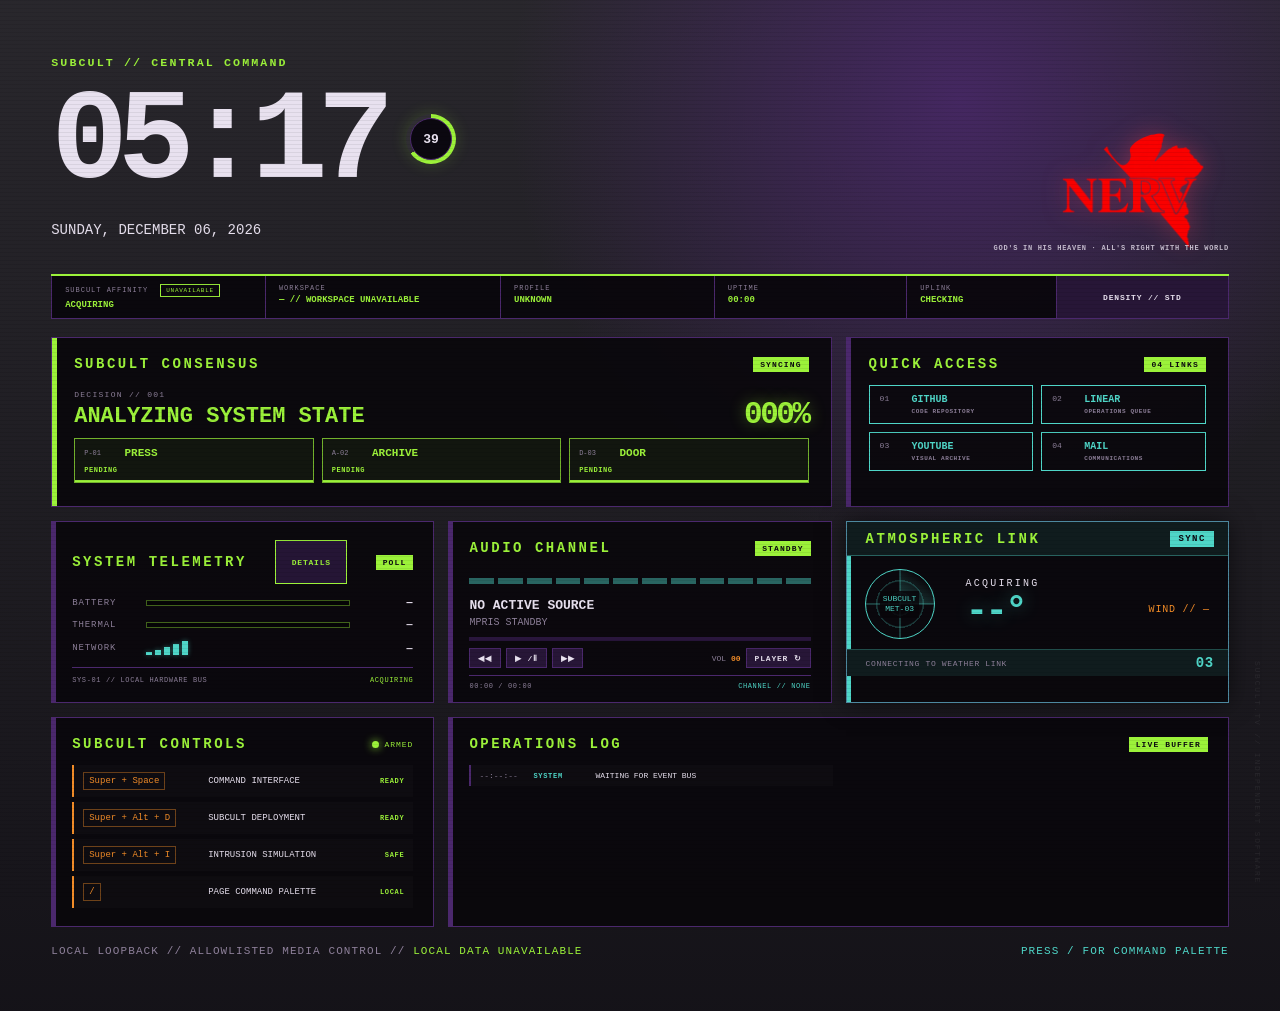
==== start-page/index.html @ ea637cd5 "refactor: rename Evangelion identifiers to SUBCULT Mechanical pass over commands, plugins, state pat" ====
<!doctype html>
<html>
<head>
  <meta charset="utf-8">
  <meta name="viewport" content="width=device-width">
  <title>SUBCULT Central Command</title>
  <link rel="stylesheet" href="style.css?v=20260831.3">
</head>
<body data-density="standard" data-affinity="neutral">
<div class="boot-sequence" id="boot-sequence"><div><b>SUBCULT</b><span id="boot-copy">INITIALIZING SUBCULT INTERFACE</span><i></i></div></div>
<div class="alert-strip" id="alert-strip"><b>EMERGENCY</b><span id="alert-copy">SYSTEM ANOMALY DETECTED</span><b>EMERGENCY</b></div>
<main>
  <header>
    <div class="clock-block">
      <small id="ambient-copy">SUBCULT // CENTRAL COMMAND</small>
      <div class="clock-face"><h1 id="time">00:00</h1><div class="minute-ring" id="minute-ring"><b id="seconds">00</b></div></div>
      <p id="date"></p>
    </div>
    <div class="mark"><img src="assets/subcult-emblem-v2.png" alt="SUBCULT"><span>GOD'S IN HIS HEAVEN · ALL'S RIGHT WITH THE WORLD</span></div>
  </header>
  <div class="status-rail">
    <div class="context-state" id="context-state" hidden><span>SUBCULT CONTEXT</span><b id="rail-context">BASELINE</b></div>
    <div><span>SUBCULT AFFINITY <em id="rail-affinity-state">ACQUIRING</em></span><b id="rail-affinity">ACQUIRING</b></div>
    <div><span>WORKSPACE</span><b id="rail-workspace">UNKNOWN</b></div>
    <div><span>PROFILE</span><b id="rail-profile">UNKNOWN</b></div>
    <div><span>UPTIME</span><b id="rail-uptime">00:00</b></div>
    <div><span>UPLINK</span><b id="rail-network">CHECKING</b></div>
    <button id="density-toggle" title="Cycle dashboard density">DENSITY // STD</button>
  </div>
  <section>
    <article class="hero subcult-card" id="subcult-card">
      <div class="instrument-head"><label>SUBCULT CONSENSUS</label><span class="instrument-chip" id="subcult-chip">SYNCING</span></div>
      <div class="subcult-summary"><div><span>DECISION // 001</span><h2 id="subcult-verdict">ANALYZING SYSTEM STATE</h2></div><strong id="subcult-percent">000%</strong></div>
      <div class="subcult">
        <div><span class="subcult-node">P-01</span><b>PRESS</b><i></i><small id="subcult-1">PENDING</small></div>
        <div><span class="subcult-node">A-02</span><b>ARCHIVE</b><i></i><small id="subcult-2">PENDING</small></div>
        <div><span class="subcult-node">D-03</span><b>DOOR</b><i></i><small id="subcult-3">PENDING</small></div>
      </div>
    </article>
    <article class="access-card">
      <div class="instrument-head"><label>QUICK ACCESS</label><span class="instrument-chip">04 LINKS</span></div>
      <nav>
        <a href="https://github.com"><i>01</i><span><b>GITHUB</b><small>CODE REPOSITORY</small></span></a>
        <a href="https://linear.app"><i>02</i><span><b>LINEAR</b><small>OPERATIONS QUEUE</small></span></a>
        <a href="https://youtube.com"><i>03</i><span><b>YOUTUBE</b><small>VISUAL ARCHIVE</small></span></a>
        <a href="https://mail.google.com"><i>04</i><span><b>MAIL</b><small>COMMUNICATIONS</small></span></a>
      </nav>
    </article>
    <article class="telemetry-card" id="telemetry-card">
      <div class="instrument-head"><label>SYSTEM TELEMETRY</label><button class="disclosure-toggle" id="telemetry-disclosure" aria-expanded="false">DETAILS</button><span class="instrument-chip" id="system-chip">POLL</span></div>
      <div class="telemetry-row"><span>BATTERY</span><div class="meter"><i id="battery-meter"></i></div><b id="battery">—</b></div>
      <div class="telemetry-row"><span>THERMAL</span><div class="meter"><i id="thermal-meter"></i></div><b id="thermal">—</b></div>
      <div class="telemetry-row"><span>NETWORK</span><div class="signal" id="network-signal"><i></i><i></i><i></i><i></i><i></i></div><b id="network">—</b></div>
      <div class="telemetry-details" id="telemetry-details" hidden><div><span>THERMAL TIER</span><b id="thermal-tier">UNKNOWN</b></div><div><span>UPLINK STATE</span><b id="network-detail">UNKNOWN</b></div><div><span>OPERATING PROFILE</span><b id="profile-detail">UNKNOWN</b></div><div><span>CONTEXT LINK</span><b id="context-detail">UNKNOWN</b></div></div>
      <div class="telemetry-foot"><span>SYS-01 // LOCAL HARDWARE BUS</span><em id="system-state">ACQUIRING</em></div>
    </article>
    <article class="audio-card" id="audio-card">
      <div class="instrument-head"><label>AUDIO CHANNEL</label><span class="instrument-chip" id="audio-chip">STANDBY</span></div>
      <div class="audio-spectrum" aria-hidden="true"><i></i><i></i><i></i><i></i><i></i><i></i><i></i><i></i><i></i><i></i><i></i><i></i></div>
      <div class="audio-copy"><h3 id="track">NO ACTIVE SOURCE</h3><p id="artist">MPRIS STANDBY</p></div>
      <div class="progress"><i id="media-progress"></i></div>
      <div class="media-controls"><button data-media="previous" title="Previous">◀◀</button><button data-media="toggle" id="media-toggle" title="Play or pause">▶ /Ⅱ</button><button data-media="next" title="Next">▶▶</button><span>VOL <b id="media-volume">00</b></span><button id="player-cycle" title="Switch active player">PLAYER ↻</button></div>
      <div class="audio-foot"><span id="media-time">00:00 / 00:00</span><b id="media-player">CHANNEL // NONE</b></div>
    </article>
    <article class="weather-card" id="weather-card">
      <div class="weather-head"><label>ATMOSPHERIC LINK</label><span class="weather-chip" id="weather-chip">SYNC</span></div>
      <div class="weather-console"><div class="weather-radar"><i></i><span>SUBCULT<br>MET-03</span></div><div class="weather-readout"><span class="weather-place" id="weather-place">ACQUIRING</span><strong id="weather-temp">--°</strong><span class="weather-wind" id="weather-wind">WIND // —</span></div></div>
      <div class="weather-footer"><span id="weather-state">CONNECTING TO WEATHER LINK</span><b>03</b></div>
      <span id="weather" hidden>ESTABLISHING LINK</span>
    </article>
    <article class="controls-card">
      <div class="instrument-head"><label>SUBCULT CONTROLS</label><span class="ready-light"><i></i>ARMED</span></div>
      <div class="commands"><div><code>Super + Space</code><span>COMMAND INTERFACE</span><b>READY</b></div><div><code>Super + Alt + D</code><span>SUBCULT DEPLOYMENT</span><b>READY</b></div><div><code>Super + Alt + I</code><span>INTRUSION SIMULATION</span><b>SAFE</b></div><div><code>/</code><span>PAGE COMMAND PALETTE</span><b>LOCAL</b></div></div>
    </article>
    <article class="operations-card">
      <div class="instrument-head"><label>OPERATIONS LOG</label><span class="instrument-chip">LIVE BUFFER</span></div>
      <div class="event-log" id="event-log"><div><time>--:--:--</time><b>SYSTEM</b><span>WAITING FOR EVENT BUS</span></div></div>
    </article>
  </section>
  <footer>LOCAL LOOPBACK // ALLOWLISTED MEDIA CONTROL // <span id="sync">SYNCHRONIZING</span><span class="footer-hint">PRESS / FOR COMMAND PALETTE</span></footer>
</main>
<div class="command-palette" id="command-palette" hidden>
  <div class="palette-dialog"><div class="palette-head"><label>SUBCULT COMMAND SEARCH</label><button id="palette-close">ESC</button></div><input id="palette-input" autocomplete="off" placeholder="TYPE A COMMAND…"><div id="palette-results"></div><footer>↑↓ NAVIGATE · ENTER EXECUTE · ESC CLOSE</footer></div>
</div>
<script src="app.js?v=20260831.3"></script>
</body>
</html>
---- start-page/style.css ----
:root{--accent:#9cf23a;--selection:#4b286d;--bg:#120d18;--dark:#0b0810;--fg:#e8e1ef;--muted:#8e809a;--orange:#f28c28;--cyan:#4fd6c8;--red:#ff4055}
*{box-sizing:border-box}
body{margin:0;background:radial-gradient(circle at 75% 10%,var(--selection),transparent 32%),var(--dark);color:var(--fg);font:14px ui-monospace,monospace;min-height:100vh}
body:after{content:"";position:fixed;inset:0;pointer-events:none;background:repeating-linear-gradient(0deg,transparent 0 3px,#0002 4px)}
main{max-width:1280px;margin:auto;padding:6vh 4vw}
header{display:flex;justify-content:space-between;align-items:end;border-bottom:2px solid var(--accent);padding-bottom:22px}
small,label{color:var(--accent);letter-spacing:.18em;font-weight:800}
h1{font-size:clamp(64px,10vw,132px);line-height:.8;margin:22px 0 14px;letter-spacing:-.08em}
.mark{text-align:right;color:var(--red);font-size:34px;font-weight:900}
.mark img{display:block;width:190px;height:128px;margin:0 0 -12px auto;object-fit:contain;filter:drop-shadow(0 0 12px color-mix(in srgb,var(--red) 35%,transparent))}
.mark span{display:block;font-size:7px;color:var(--fg);letter-spacing:.1em;opacity:.8}
section{display:grid;grid-template-columns:repeat(3,1fr);gap:14px;margin-top:18px}
article{min-height:170px;background:#09070be8;border:1px solid var(--selection);padding:22px;box-shadow:inset 4px 0 var(--selection)}
.hero{grid-column:span 2;box-shadow:inset 5px 0 var(--accent)}
h2{font-size:28px;color:var(--accent)}
.subcult{display:flex;gap:9px}
.subcult b{flex:1;border:1px solid var(--accent);padding:10px;text-align:center;color:var(--accent)}
nav{display:grid;grid-template-columns:1fr 1fr;gap:9px;margin-top:25px}
a{color:var(--cyan);border:1px solid var(--cyan);padding:11px;text-decoration:none}
a:hover{background:var(--cyan);color:var(--dark)}
article p,footer{color:var(--muted)}
.commands{display:grid;grid-template-columns:auto 1fr;gap:12px;margin-top:22px}
.commands code{color:var(--orange)}
footer{margin-top:18px;font-size:11px;letter-spacing:.1em}
#sync{color:var(--accent)}

.weather-card{position:relative;overflow:hidden;padding:0;border-color:color-mix(in srgb,var(--cyan) 55%,var(--selection));box-shadow:inset 4px 0 var(--cyan),0 0 22px #0008}
.weather-card:before{content:"";position:absolute;inset:0;pointer-events:none;background:linear-gradient(115deg,transparent 38%,color-mix(in srgb,var(--cyan) 8%,transparent) 50%,transparent 62%);transform:translateX(-100%);animation:weather-scan 7s linear infinite}
.weather-head,.weather-footer{height:34px;display:flex;align-items:center;justify-content:space-between;padding:0 14px 0 19px;background:color-mix(in srgb,var(--cyan) 10%,#09070b);border-bottom:1px solid color-mix(in srgb,var(--cyan) 38%,transparent)}
.weather-chip{padding:3px 8px;color:var(--dark);background:var(--cyan);font-size:9px;font-weight:900;letter-spacing:.16em}
.weather-console{display:grid;grid-template-columns:86px 1fr;gap:15px;align-items:center;padding:13px 18px 10px}
.weather-radar{position:relative;width:70px;height:70px;border:1px solid var(--cyan);border-radius:50%;display:grid;place-items:center;color:var(--cyan);font-size:8px;line-height:1.3;text-align:center;background:repeating-radial-gradient(circle,#0000 0 10px,color-mix(in srgb,var(--cyan) 24%,transparent) 11px 12px),linear-gradient(90deg,#0000 49%,var(--cyan) 50%,#0000 51%),linear-gradient(#0000 49%,var(--cyan) 50%,#0000 51%)}
.weather-radar i{position:absolute;width:50%;height:50%;top:0;right:0;transform-origin:0 100%;background:linear-gradient(35deg,color-mix(in srgb,var(--cyan) 32%,transparent),transparent 70%);animation:radar 4s linear infinite}
.weather-radar span{position:relative;background:#09070bd9;padding:3px}
.weather-readout{display:grid;grid-template-columns:1fr auto;align-items:end}
.weather-place{grid-column:1/-1;color:var(--fg);font-size:10px;letter-spacing:.22em}
.weather-readout strong{color:var(--cyan);font-size:38px;line-height:1;margin-top:4px;letter-spacing:-.08em;text-shadow:0 0 18px color-mix(in srgb,var(--cyan) 45%,transparent)}
.weather-wind{align-self:center;color:var(--orange);font-size:10px;letter-spacing:.08em}
.weather-footer{height:27px;border-top:1px solid color-mix(in srgb,var(--cyan) 26%,transparent);border-bottom:0;color:var(--muted);font-size:8px;letter-spacing:.08em}
.weather-footer b{color:var(--cyan);font-size:14px}
.weather-card.stale{--cyan:var(--orange)}
.weather-card.offline{--cyan:var(--red)}
.weather-card.offline .weather-radar i{animation:none}
.weather-card.offline .weather-readout strong{opacity:.55}

.instrument-head{display:flex;align-items:center;justify-content:space-between;margin-bottom:13px}
.instrument-chip{padding:3px 7px;background:var(--accent);color:var(--dark);font-size:8px;font-weight:900;letter-spacing:.14em}
.subcult-card{position:relative;overflow:hidden;padding:18px 22px 17px}
.subcult-card:after{content:"";position:absolute;inset:0;pointer-events:none;background:linear-gradient(100deg,transparent 35%,color-mix(in srgb,var(--accent) 10%,transparent),transparent 65%);transform:translateX(-110%);animation:subcult-sync 6s ease-in-out infinite}
.subcult-summary{display:flex;align-items:end;justify-content:space-between;margin-bottom:10px}
.subcult-summary span{color:var(--muted);font-size:8px;letter-spacing:.16em}
.subcult-summary h2{margin:5px 0 0;font-size:22px;line-height:1}
.subcult-summary>strong{color:var(--accent);font-size:31px;line-height:.9;letter-spacing:-.08em;text-shadow:0 0 16px color-mix(in srgb,var(--accent) 40%,transparent)}
.subcult{gap:8px}
.subcult>div{position:relative;flex:1;display:grid;grid-template-columns:auto 1fr auto;align-items:center;gap:7px;border:1px solid color-mix(in srgb,var(--accent) 70%,transparent);padding:8px 9px;background:color-mix(in srgb,var(--accent) 5%,transparent);color:var(--accent)}
.subcult>div:before{content:"";position:absolute;left:0;right:0;bottom:0;height:2px;background:var(--accent);animation:node-pulse 2.4s ease-in-out infinite}
.subcult>div:nth-child(2):before{animation-delay:.35s}.subcult>div:nth-child(3):before{animation-delay:.7s}
.subcult-node{font-size:7px;color:var(--muted)}
.subcult b{border:0;padding:0;text-align:left;font-size:11px}
.subcult small{font-size:7px;letter-spacing:.08em}
.subcult>div.reject{--accent:var(--red)}
.subcult-card.warning{--accent:var(--orange)}
.subcult-card.critical{--accent:var(--red)}

.telemetry-card,.audio-card{position:relative;padding:18px 20px 14px;overflow:hidden}
.telemetry-row{display:grid;grid-template-columns:65px 1fr 54px;align-items:center;gap:9px;margin:11px 0;color:var(--muted);font-size:9px;letter-spacing:.1em}
.telemetry-row b{text-align:right;color:var(--fg);font-size:10px;overflow:hidden;text-overflow:ellipsis}
.meter{height:6px;border:1px solid color-mix(in srgb,var(--accent) 40%,transparent);padding:1px;background:#0008}
.meter i{display:block;height:100%;width:0;background:var(--accent);box-shadow:0 0 9px color-mix(in srgb,var(--accent) 55%,transparent);transition:width .6s ease}
#thermal-meter{background:linear-gradient(90deg,var(--cyan),var(--orange),var(--red))}
.signal{height:14px;display:flex;align-items:end;gap:3px}
.signal i{width:6px;background:var(--cyan);box-shadow:0 0 5px color-mix(in srgb,var(--cyan) 45%,transparent);animation:signal 1.6s ease-in-out infinite}
.signal i:nth-child(1){height:25%}.signal i:nth-child(2){height:42%;animation-delay:.15s}.signal i:nth-child(3){height:60%;animation-delay:.3s}.signal i:nth-child(4){height:78%;animation-delay:.45s}.signal i:nth-child(5){height:100%;animation-delay:.6s}
.signal.offline i{background:var(--red);animation:none;opacity:.22}
.telemetry-foot,.audio-foot{display:flex;justify-content:space-between;margin-top:12px;padding-top:8px;border-top:1px solid var(--selection);color:var(--muted);font-size:7px;letter-spacing:.09em}
.telemetry-foot em{color:var(--accent);font-style:normal}
.telemetry-card.warning{--accent:var(--red)}
.disclosure-toggle{min-width:72px;min-height:44px;border:1px solid var(--accent);background:color-mix(in srgb,var(--selection) 40%,var(--dark));color:var(--accent);font:700 8px ui-monospace,monospace;letter-spacing:.1em;cursor:pointer}.disclosure-toggle:hover,.disclosure-toggle:focus-visible{background:var(--accent);color:var(--dark);outline:2px solid var(--fg);outline-offset:2px}.telemetry-details{display:grid;grid-template-columns:1fr 1fr;gap:6px 12px;margin-top:10px;padding:10px;border:1px solid color-mix(in srgb,var(--accent) 45%,transparent);background:color-mix(in srgb,var(--dark) 82%,transparent)}.telemetry-details[hidden]{display:none}.telemetry-details div{display:flex;justify-content:space-between;gap:8px;color:var(--muted);font-size:7px;letter-spacing:.08em}.telemetry-details b{color:var(--fg);text-align:right;overflow:hidden;text-overflow:ellipsis}

.audio-card{padding-bottom:12px}
.audio-spectrum{height:29px;display:flex;gap:4px;align-items:center;margin:-3px 0 2px;opacity:.45}
.audio-spectrum i{flex:1;height:18%;background:var(--cyan);transform-origin:center;animation:spectrum 1s ease-in-out infinite paused}
.audio-spectrum i:nth-child(3n+1){animation-duration:.75s}.audio-spectrum i:nth-child(3n+2){animation-duration:1.25s;animation-delay:-.4s}.audio-spectrum i:nth-child(4n){animation-duration:.9s;animation-delay:-.7s}
.audio-card.playing .audio-spectrum{opacity:1}.audio-card.playing .audio-spectrum i{animation-play-state:running}
.audio-card.paused .instrument-chip{background:var(--orange)}
.audio-copy{min-width:0}.audio-copy h3{white-space:nowrap;overflow:hidden;text-overflow:ellipsis;margin:3px 0 4px;font-size:13px}.audio-copy p{white-space:nowrap;overflow:hidden;text-overflow:ellipsis;margin:0;font-size:10px}
.progress{height:4px;margin-top:9px;background:color-mix(in srgb,var(--selection) 55%,#000);overflow:hidden}
.progress i{display:block;height:100%;width:0;background:var(--cyan);box-shadow:0 0 8px var(--cyan);transition:width .6s linear}
.audio-foot{margin-top:7px;padding-top:6px}.audio-foot b{color:var(--cyan);font-weight:500}

:root{--pointer-x:75%;--pointer-y:10%;--unit-glow:var(--selection)}
body{background:radial-gradient(circle at var(--pointer-x) var(--pointer-y),color-mix(in srgb,var(--unit-glow) 82%,transparent),transparent 34%),linear-gradient(#08060cdd,#08060cf2),repeating-linear-gradient(90deg,#ffffff04 0 1px,transparent 1px 72px),repeating-linear-gradient(0deg,#ffffff03 0 1px,transparent 1px 72px);transition:background-color .5s ease}
body:before{content:"SUBCULT.TV // INDEPENDENT SOFTWARE";position:fixed;right:18px;bottom:16px;color:#ffffff12;font-size:8px;letter-spacing:.22em;writing-mode:vertical-rl;pointer-events:none}
body[data-affinity^="unit-00"]{--unit-glow:#b58c18}body[data-affinity^="violet"]{--unit-glow:#522872}body[data-affinity^="ink"]{--unit-glow:#831d2c}
.clock-face{display:flex;align-items:center;gap:22px}.minute-ring{--minute:0deg;position:relative;width:50px;height:50px;border-radius:50%;display:grid;place-items:center;background:conic-gradient(var(--accent) var(--minute),#ffffff0c 0);box-shadow:0 0 16px color-mix(in srgb,var(--accent) 18%,transparent)}.minute-ring:after{content:"";position:absolute;inset:4px;border-radius:50%;background:var(--dark);border:1px solid var(--selection)}.minute-ring b{position:relative;z-index:1;color:var(--fg);font-size:13px}
.status-rail{display:grid;grid-template-columns:1.25fr 1.15fr 1fr .8fr .9fr auto;border:1px solid var(--selection);border-top:0;background:#09070bee}.status-rail>div{padding:8px 13px;border-right:1px solid var(--selection);min-width:0}.status-rail span{display:block;color:var(--muted);font-size:7px;letter-spacing:.14em}.status-rail b{display:block;margin-top:3px;color:var(--accent);font-size:9px;white-space:nowrap;overflow:hidden;text-overflow:ellipsis}
.status-rail .context-state{box-shadow:inset 3px 0 var(--accent);background:color-mix(in srgb,var(--accent) 8%,transparent)}.status-rail [hidden]{display:none}
.status-rail span em{display:inline-block;margin-left:7px;padding:2px 5px;border:1px solid var(--accent);color:var(--accent);font-style:normal;font-size:6px;letter-spacing:.12em}
body[data-affinity-state="stale"] .status-rail span em{border-color:var(--orange);color:var(--orange)}
body[data-affinity-state="unavailable"] .status-rail span em,body[data-affinity-state="disabled"] .status-rail span em{border-color:var(--muted);color:var(--muted)}
body:not([data-context="baseline"]) .status-rail{grid-template-columns:1fr 1.1fr 1fr .9fr .7fr .8fr auto}
body[data-ambient="dawn"] #ambient-copy,body[data-ambient="morning"] #ambient-copy{color:var(--orange)}body[data-ambient="dusk"] #ambient-copy,body[data-ambient="evening"] #ambient-copy{color:var(--cyan)}body[data-ambient="night"] #ambient-copy{color:#b76cff}body.ambient-focus #ambient-copy{color:var(--orange);text-shadow:0 0 8px color-mix(in srgb,var(--orange) 40%,transparent)}body.ambient-quiet #ambient-copy{color:var(--muted);text-shadow:none}
.status-rail button,.media-controls button,.palette-head button{border:0;background:color-mix(in srgb,var(--selection) 45%,#09070b);color:var(--fg);font:700 8px ui-monospace,monospace;letter-spacing:.1em;padding:0 14px;cursor:pointer}.status-rail button:hover,.media-controls button:hover{background:var(--accent);color:var(--dark)}
.access-card{padding:18px 22px}.access-card nav{margin:0;gap:8px}.access-card a{position:relative;display:grid;grid-template-columns:24px 1fr;gap:8px;padding:8px 10px;overflow:hidden}.access-card a:before{content:"";position:absolute;inset:0;background:linear-gradient(90deg,color-mix(in srgb,var(--cyan) 22%,transparent),transparent);transform:translateX(-105%);transition:transform .25s ease}.access-card a:hover:before{transform:translateX(0)}.access-card a>*{position:relative}.access-card a>i{color:var(--muted);font-size:8px;font-style:normal}.access-card a span{display:grid;gap:3px}.access-card a b{font-size:10px}.access-card a small{color:var(--muted);font-size:6px;letter-spacing:.1em}
.media-controls{display:flex;align-items:center;gap:5px;margin-top:7px}.media-controls button{height:20px;padding:0 8px;border:1px solid var(--selection)}.media-controls span{margin-left:auto;color:var(--muted);font-size:8px}.media-controls span b{color:var(--orange)}.media-controls button:disabled{opacity:.3;pointer-events:none}
.controls-card{padding:18px 20px}.ready-light{display:flex;align-items:center;gap:6px;color:var(--accent);font-size:8px;letter-spacing:.12em}.ready-light i{width:7px;height:7px;border-radius:50%;background:var(--accent);box-shadow:0 0 8px var(--accent);animation:ready-pulse 1.8s ease-in-out infinite}.controls-card .commands{display:grid;grid-template-columns:1fr;gap:5px;margin:0}.controls-card .commands>div{display:grid;grid-template-columns:125px 1fr auto;align-items:center;border-left:2px solid var(--orange);background:#ffffff04;padding:7px 9px;font-size:9px}.controls-card .commands code{border:1px solid color-mix(in srgb,var(--orange) 42%,transparent);padding:3px 5px;width:max-content}.controls-card .commands b{color:var(--accent);font-size:7px;letter-spacing:.1em}
.operations-card{grid-column:span 2;padding:18px 20px}.event-log{display:grid;grid-template-columns:1fr 1fr;gap:4px 12px}.event-log>div{display:grid;grid-template-columns:54px 62px 1fr;align-items:center;padding:6px 8px;background:#ffffff04;border-left:2px solid var(--selection);font-size:8px}.event-log time{color:var(--muted)}.event-log b{color:var(--cyan);font-size:7px;letter-spacing:.1em}.event-log span{white-space:nowrap;overflow:hidden;text-overflow:ellipsis}
.footer-hint{float:right;color:var(--cyan)}
.alert-strip{display:none;position:fixed;z-index:80;top:0;left:0;right:0;height:27px;align-items:center;justify-content:space-between;padding:0 4vw;background:var(--red);color:#fff;font-size:9px;font-weight:900;letter-spacing:.18em;animation:alert-flash 1s step-end infinite}.alert .alert-strip{display:flex}.alert main{filter:drop-shadow(0 0 20px color-mix(in srgb,var(--red) 16%,transparent))}.alert .mark{animation:alert-mark .7s step-end infinite}
.boot-sequence{position:fixed;z-index:100;inset:0;display:grid;place-items:center;background:#050408;color:var(--accent);transition:opacity .65s ease,visibility .65s}.boot-sequence.complete{opacity:0;visibility:hidden}.boot-sequence>div{width:min(480px,70vw);text-align:center}.boot-sequence b{display:block;font-size:56px;color:var(--red);letter-spacing:.06em}.boot-sequence span{display:block;margin:15px 0;color:var(--fg);font-size:10px;letter-spacing:.22em}.boot-sequence i{display:block;height:3px;background:linear-gradient(90deg,var(--accent) 70%,#ffffff10 70%);animation:boot-progress 1.45s ease-out}
.command-palette{position:fixed;z-index:90;inset:0;background:#030205c7;backdrop-filter:blur(7px);padding-top:15vh}.command-palette[hidden]{display:none}.palette-dialog{width:min(640px,88vw);margin:auto;background:#08060cf7;border:1px solid var(--accent);box-shadow:0 0 50px #000;padding:16px}.palette-head{display:flex;justify-content:space-between;align-items:center}.palette-head button{padding:6px 9px}.palette-dialog input{width:100%;margin:14px 0 9px;padding:14px;background:#000;border:1px solid var(--selection);outline:0;color:var(--fg);font:14px ui-monospace,monospace}.palette-dialog input:focus{border-color:var(--accent)}#palette-results{display:grid;gap:4px;max-height:360px;overflow:auto}#palette-results>button{display:flex;justify-content:space-between;padding:10px 12px;background:#ffffff04;border:0;border-left:3px solid transparent;color:var(--fg);font:10px ui-monospace,monospace;text-align:left;cursor:pointer}#palette-results>button.selected{border-color:var(--accent);background:color-mix(in srgb,var(--accent) 10%,transparent)}#palette-results span{color:var(--muted);font-size:8px}.palette-dialog footer{margin:12px 0 0}
body[data-density="compact"] main{max-width:1100px;padding-top:3vh}body[data-density="compact"] article{min-height:148px}body[data-density="compact"] .status-rail>div{padding-top:5px;padding-bottom:5px}body[data-density="compact"] .subcult-card,body[data-density="compact"] .access-card,body[data-density="compact"] .telemetry-card,body[data-density="compact"] .audio-card,body[data-density="compact"] .controls-card,body[data-density="compact"] .operations-card{padding-top:13px;padding-bottom:11px}
body[data-density="command"] main{max-width:1500px;padding-left:3vw;padding-right:3vw}
@media(min-width:1200px){body[data-density="command"] section{grid-template-columns:repeat(4,1fr)}body[data-density="command"] .access-card{grid-column:span 2}body[data-density="command"] .operations-card{grid-column:span 3}}

@keyframes radar{to{transform:rotate(360deg)}}
@keyframes weather-scan{0%,65%{transform:translateX(-100%)}100%{transform:translateX(100%)}}
@keyframes subcult-sync{0%,58%{transform:translateX(-110%)}100%{transform:translateX(110%)}}
@keyframes node-pulse{0%,100%{opacity:.25}50%{opacity:1}}
@keyframes signal{0%,100%{opacity:.35;transform:scaleY(.65)}50%{opacity:1;transform:scaleY(1)}}
@keyframes spectrum{0%,100%{transform:scaleY(.2)}50%{transform:scaleY(1)}}
@keyframes ready-pulse{50%{opacity:.35}}
@keyframes boot-progress{from{transform:scaleX(0);transform-origin:left}to{transform:scaleX(1);transform-origin:left}}
@keyframes alert-flash{50%{background:#951525}}
@keyframes alert-mark{50%{opacity:.35}}
@media(prefers-reduced-motion:reduce){.weather-card:before,.weather-radar i,.subcult-card:after,.subcult>div:before,.signal i,.audio-spectrum i,.ready-light i,.alert-strip,.alert .mark{animation:none}.boot-sequence{display:none}}
@media(max-width:850px){main{padding-top:3vh}.status-rail{grid-template-columns:1fr 1fr 1fr}.status-rail button{min-height:34px}section{grid-template-columns:1fr}.hero,.operations-card{grid-column:auto}.mark{display:none}.event-log,.telemetry-details{grid-template-columns:1fr}.minute-ring{width:42px;height:42px}.footer-hint{display:none}}
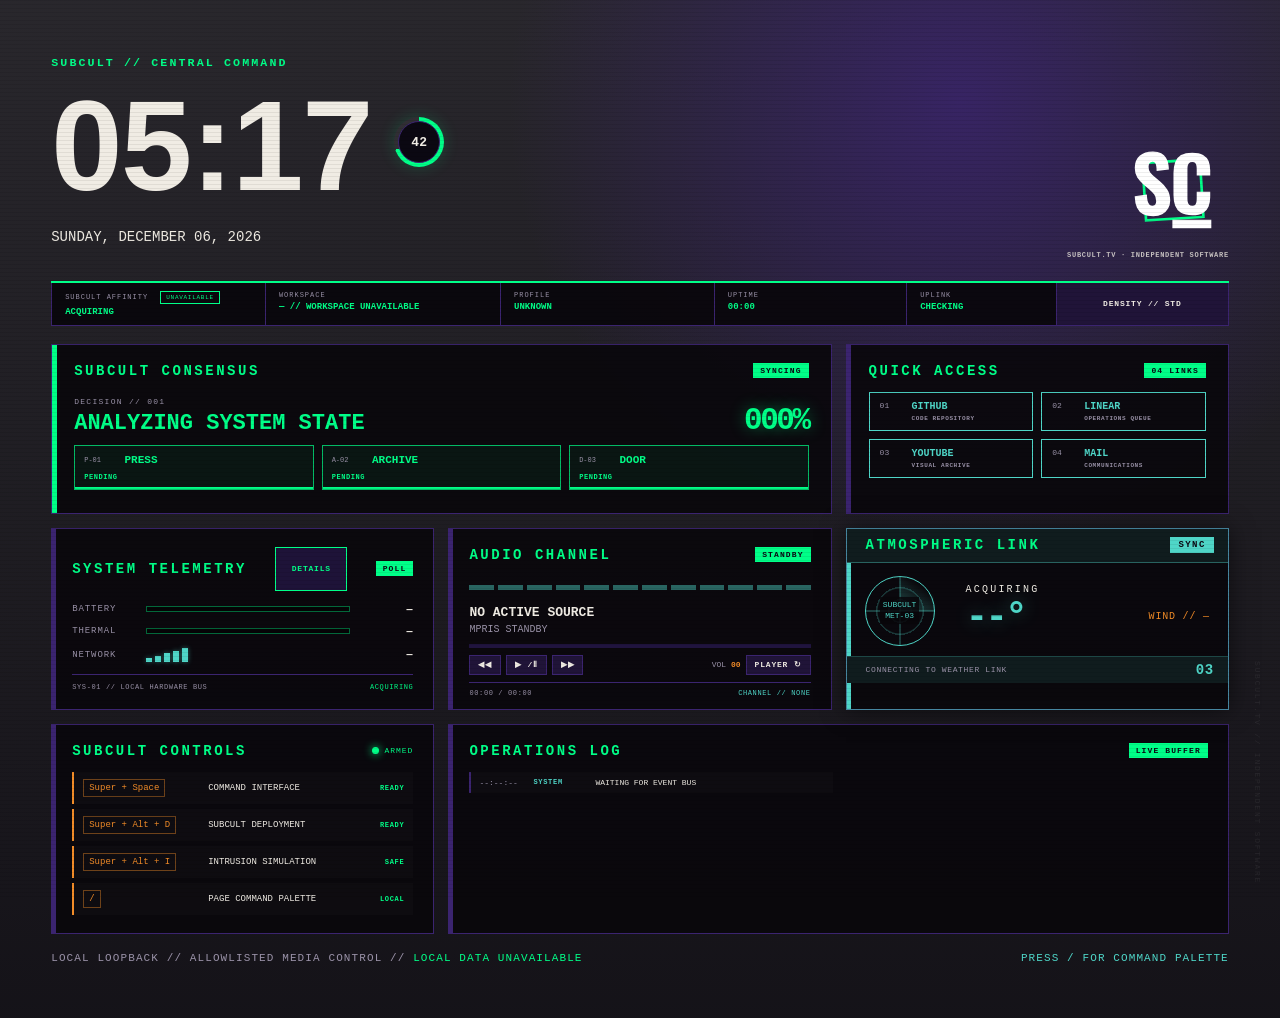
==== commit 05a7b506: "feat!: rebrand the suite as SUBCULT 2.0 Replace the Evangelion identity with the SUBCULT brand pack." ====
--- a/start-page/index.html
+++ b/start-page/index.html
@@ -16,7 +16,7 @@
       <div class="clock-face"><h1 id="time">00:00</h1><div class="minute-ring" id="minute-ring"><b id="seconds">00</b></div></div>
       <p id="date"></p>
     </div>
-    <div class="mark"><img src="assets/subcult-emblem-v2.png" alt="SUBCULT"><span>GOD'S IN HIS HEAVEN · ALL'S RIGHT WITH THE WORLD</span></div>
+    <div class="mark"><img src="assets/subcult-mark.svg" alt="SUBCULT"><span>SUBCULT.TV · INDEPENDENT SOFTWARE</span></div>
   </header>
   <div class="status-rail">
     <div class="context-state" id="context-state" hidden><span>SUBCULT CONTEXT</span><b id="rail-context">BASELINE</b></div>
--- a/start-page/style.css
+++ b/start-page/style.css
@@ -1,13 +1,13 @@
-:root{--accent:#9cf23a;--selection:#4b286d;--bg:#120d18;--dark:#0b0810;--fg:#e8e1ef;--muted:#8e809a;--orange:#f28c28;--cyan:#4fd6c8;--red:#ff4055}
+:root{--accent:#00ff88;--selection:#3b2470;--bg:#100b19;--dark:#0b0812;--fg:#f0ece4;--muted:#9a92a8;--orange:#f28c28;--cyan:#4fd6c8;--red:#ff4055}
 *{box-sizing:border-box}
-body{margin:0;background:radial-gradient(circle at 75% 10%,var(--selection),transparent 32%),var(--dark);color:var(--fg);font:14px ui-monospace,monospace;min-height:100vh}
+body{margin:0;background:radial-gradient(circle at 75% 10%,var(--selection),transparent 32%),var(--dark);color:var(--fg);font:14px "JetBrains Mono",ui-monospace,monospace;min-height:100vh}
 body:after{content:"";position:fixed;inset:0;pointer-events:none;background:repeating-linear-gradient(0deg,transparent 0 3px,#0002 4px)}
 main{max-width:1280px;margin:auto;padding:6vh 4vw}
 header{display:flex;justify-content:space-between;align-items:end;border-bottom:2px solid var(--accent);padding-bottom:22px}
 small,label{color:var(--accent);letter-spacing:.18em;font-weight:800}
-h1{font-size:clamp(64px,10vw,132px);line-height:.8;margin:22px 0 14px;letter-spacing:-.08em}
-.mark{text-align:right;color:var(--red);font-size:34px;font-weight:900}
-.mark img{display:block;width:190px;height:128px;margin:0 0 -12px auto;object-fit:contain;filter:drop-shadow(0 0 12px color-mix(in srgb,var(--red) 35%,transparent))}
+h1{font-family:Oswald,"Arial Narrow",sans-serif;font-weight:700;text-transform:uppercase;font-size:clamp(64px,10vw,132px);line-height:.85;margin:22px 0 14px;letter-spacing:-.01em}
+.mark{text-align:right;color:var(--accent);font-size:34px;font-weight:900}
+.mark img{display:block;width:112px;height:112px;margin:0 0 4px auto;object-fit:contain}
 .mark span{display:block;font-size:7px;color:var(--fg);letter-spacing:.1em;opacity:.8}
 section{display:grid;grid-template-columns:repeat(3,1fr);gap:14px;margin-top:18px}
 article{min-height:170px;background:#09070be8;border:1px solid var(--selection);padding:22px;box-shadow:inset 4px 0 var(--selection)}
@@ -88,10 +88,10 @@
 .progress i{display:block;height:100%;width:0;background:var(--cyan);box-shadow:0 0 8px var(--cyan);transition:width .6s linear}
 .audio-foot{margin-top:7px;padding-top:6px}.audio-foot b{color:var(--cyan);font-weight:500}
 
-:root{--pointer-x:75%;--pointer-y:10%;--unit-glow:var(--selection)}
-body{background:radial-gradient(circle at var(--pointer-x) var(--pointer-y),color-mix(in srgb,var(--unit-glow) 82%,transparent),transparent 34%),linear-gradient(#08060cdd,#08060cf2),repeating-linear-gradient(90deg,#ffffff04 0 1px,transparent 1px 72px),repeating-linear-gradient(0deg,#ffffff03 0 1px,transparent 1px 72px);transition:background-color .5s ease}
+:root{--pointer-x:75%;--pointer-y:10%;--field-glow:var(--selection)}
+body{background:radial-gradient(circle at var(--pointer-x) var(--pointer-y),color-mix(in srgb,var(--field-glow) 82%,transparent),transparent 34%),linear-gradient(#08060cdd,#08060cf2),repeating-linear-gradient(90deg,#ffffff04 0 1px,transparent 1px 72px),repeating-linear-gradient(0deg,#ffffff03 0 1px,transparent 1px 72px);transition:background-color .5s ease}
 body:before{content:"SUBCULT.TV // INDEPENDENT SOFTWARE";position:fixed;right:18px;bottom:16px;color:#ffffff12;font-size:8px;letter-spacing:.22em;writing-mode:vertical-rl;pointer-events:none}
-body[data-affinity^="unit-00"]{--unit-glow:#b58c18}body[data-affinity^="violet"]{--unit-glow:#522872}body[data-affinity^="ink"]{--unit-glow:#831d2c}
+body[data-affinity^="acid"]{--field-glow:#0f4a33}body[data-affinity^="paper"]{--field-glow:#4a4033}body[data-affinity^="violet"]{--field-glow:#4c2f99}body[data-affinity^="ink"]{--field-glow:#2e2448}
 .clock-face{display:flex;align-items:center;gap:22px}.minute-ring{--minute:0deg;position:relative;width:50px;height:50px;border-radius:50%;display:grid;place-items:center;background:conic-gradient(var(--accent) var(--minute),#ffffff0c 0);box-shadow:0 0 16px color-mix(in srgb,var(--accent) 18%,transparent)}.minute-ring:after{content:"";position:absolute;inset:4px;border-radius:50%;background:var(--dark);border:1px solid var(--selection)}.minute-ring b{position:relative;z-index:1;color:var(--fg);font-size:13px}
 .status-rail{display:grid;grid-template-columns:1.25fr 1.15fr 1fr .8fr .9fr auto;border:1px solid var(--selection);border-top:0;background:#09070bee}.status-rail>div{padding:8px 13px;border-right:1px solid var(--selection);min-width:0}.status-rail span{display:block;color:var(--muted);font-size:7px;letter-spacing:.14em}.status-rail b{display:block;margin-top:3px;color:var(--accent);font-size:9px;white-space:nowrap;overflow:hidden;text-overflow:ellipsis}
 .status-rail .context-state{box-shadow:inset 3px 0 var(--accent);background:color-mix(in srgb,var(--accent) 8%,transparent)}.status-rail [hidden]{display:none}
@@ -99,7 +99,7 @@
 body[data-affinity-state="stale"] .status-rail span em{border-color:var(--orange);color:var(--orange)}
 body[data-affinity-state="unavailable"] .status-rail span em,body[data-affinity-state="disabled"] .status-rail span em{border-color:var(--muted);color:var(--muted)}
 body:not([data-context="baseline"]) .status-rail{grid-template-columns:1fr 1.1fr 1fr .9fr .7fr .8fr auto}
-body[data-ambient="dawn"] #ambient-copy,body[data-ambient="morning"] #ambient-copy{color:var(--orange)}body[data-ambient="dusk"] #ambient-copy,body[data-ambient="evening"] #ambient-copy{color:var(--cyan)}body[data-ambient="night"] #ambient-copy{color:#b76cff}body.ambient-focus #ambient-copy{color:var(--orange);text-shadow:0 0 8px color-mix(in srgb,var(--orange) 40%,transparent)}body.ambient-quiet #ambient-copy{color:var(--muted);text-shadow:none}
+body[data-ambient="dawn"] #ambient-copy,body[data-ambient="morning"] #ambient-copy{color:var(--orange)}body[data-ambient="dusk"] #ambient-copy,body[data-ambient="evening"] #ambient-copy{color:var(--cyan)}body[data-ambient="night"] #ambient-copy{color:#a78bfa}body.ambient-focus #ambient-copy{color:var(--orange);text-shadow:0 0 8px color-mix(in srgb,var(--orange) 40%,transparent)}body.ambient-quiet #ambient-copy{color:var(--muted);text-shadow:none}
 .status-rail button,.media-controls button,.palette-head button{border:0;background:color-mix(in srgb,var(--selection) 45%,#09070b);color:var(--fg);font:700 8px ui-monospace,monospace;letter-spacing:.1em;padding:0 14px;cursor:pointer}.status-rail button:hover,.media-controls button:hover{background:var(--accent);color:var(--dark)}
 .access-card{padding:18px 22px}.access-card nav{margin:0;gap:8px}.access-card a{position:relative;display:grid;grid-template-columns:24px 1fr;gap:8px;padding:8px 10px;overflow:hidden}.access-card a:before{content:"";position:absolute;inset:0;background:linear-gradient(90deg,color-mix(in srgb,var(--cyan) 22%,transparent),transparent);transform:translateX(-105%);transition:transform .25s ease}.access-card a:hover:before{transform:translateX(0)}.access-card a>*{position:relative}.access-card a>i{color:var(--muted);font-size:8px;font-style:normal}.access-card a span{display:grid;gap:3px}.access-card a b{font-size:10px}.access-card a small{color:var(--muted);font-size:6px;letter-spacing:.1em}
 .media-controls{display:flex;align-items:center;gap:5px;margin-top:7px}.media-controls button{height:20px;padding:0 8px;border:1px solid var(--selection)}.media-controls span{margin-left:auto;color:var(--muted);font-size:8px}.media-controls span b{color:var(--orange)}.media-controls button:disabled{opacity:.3;pointer-events:none}
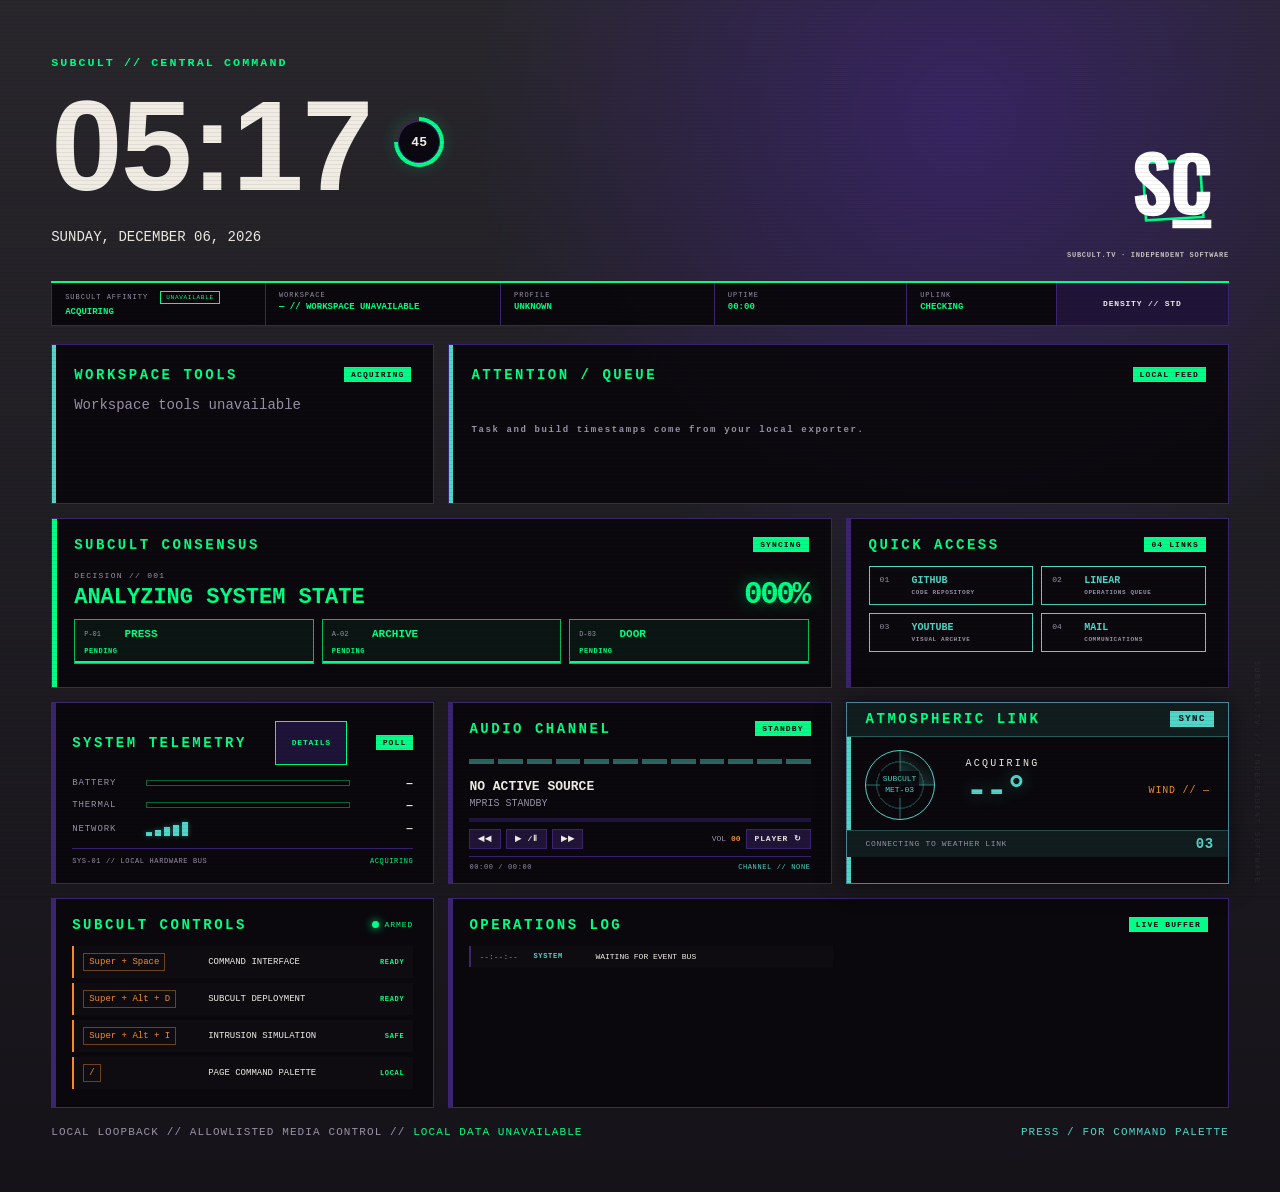
==== commit 964f2400: "Make the start page workspace-aware with local task and build feeds" ====
--- a/start-page/index.html
+++ b/start-page/index.html
@@ -28,6 +28,17 @@
     <button id="density-toggle" title="Cycle dashboard density">DENSITY // STD</button>
   </div>
   <section>
+    <article class="workflow-card">
+      <div class="instrument-head"><label>WORKSPACE TOOLS</label><span class="instrument-chip" id="workflow-label">ACQUIRING</span></div>
+      <p id="workflow-tools">Workspace tools unavailable</p>
+      <nav id="workflow-links" aria-label="Workspace links"></nav>
+    </article>
+    <article class="workflow-card workflow-queue">
+      <div class="instrument-head"><label>ATTENTION / QUEUE</label><span class="instrument-chip">LOCAL FEED</span></div>
+      <div id="workflow-attention" role="status"></div>
+      <ul id="workflow-tasks"></ul><ul id="workflow-builds"></ul>
+      <small>Task and build timestamps come from your local exporter.</small>
+    </article>
     <article class="hero subcult-card" id="subcult-card">
       <div class="instrument-head"><label>SUBCULT CONSENSUS</label><span class="instrument-chip" id="subcult-chip">SYNCING</span></div>
       <div class="subcult-summary"><div><span>DECISION // 001</span><h2 id="subcult-verdict">ANALYZING SYSTEM STATE</h2></div><strong id="subcult-percent">000%</strong></div>
--- a/start-page/style.css
+++ b/start-page/style.css
@@ -125,3 +125,5 @@
 @keyframes alert-mark{50%{opacity:.35}}
 @media(prefers-reduced-motion:reduce){.weather-card:before,.weather-radar i,.subcult-card:after,.subcult>div:before,.signal i,.audio-spectrum i,.ready-light i,.alert-strip,.alert .mark{animation:none}.boot-sequence{display:none}}
 @media(max-width:850px){main{padding-top:3vh}.status-rail{grid-template-columns:1fr 1fr 1fr}.status-rail button{min-height:34px}section{grid-template-columns:1fr}.hero,.operations-card{grid-column:auto}.mark{display:none}.event-log,.telemetry-details{grid-template-columns:1fr}.minute-ring{width:42px;height:42px}.footer-hint{display:none}}
+/* Workspace context and local feeds share the existing responsive grid. */
+.workflow-card{box-shadow:inset 4px 0 var(--cyan);min-height:160px}.workflow-queue{grid-column:span 2}.workflow-card ul{list-style:none;padding:0;margin:12px 0;display:grid;gap:8px;font-size:11px}.workflow-card li b{color:var(--accent);margin-right:8px}.workflow-card li small{display:block;color:var(--muted);margin-top:4px}.workflow-card>small{color:var(--muted);font-size:9px}#workflow-attention{color:var(--orange);font-size:11px;line-height:1.5}.workflow-card nav{margin-top:12px}@media(max-width:850px){.workflow-queue{grid-column:auto}}
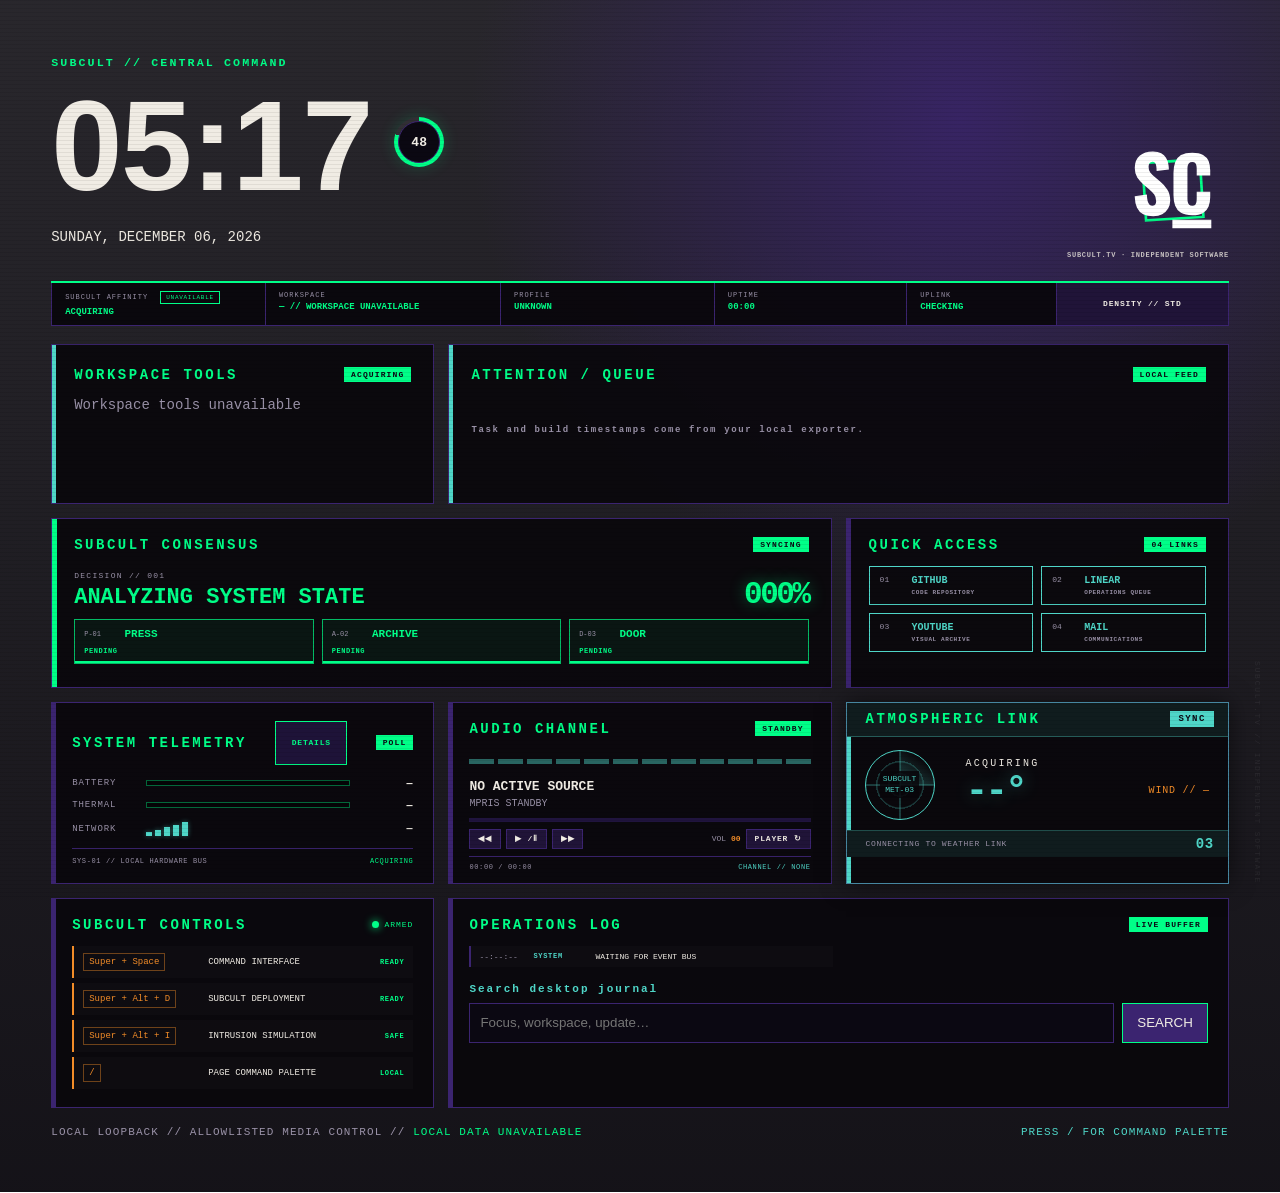
==== commit 737f77d5: "Add searchable desktop journal and opt-in session events" ====
--- a/start-page/index.html
+++ b/start-page/index.html
@@ -86,6 +86,8 @@
     <article class="operations-card">
       <div class="instrument-head"><label>OPERATIONS LOG</label><span class="instrument-chip">LIVE BUFFER</span></div>
       <div class="event-log" id="event-log"><div><time>--:--:--</time><b>SYSTEM</b><span>WAITING FOR EVENT BUS</span></div></div>
+      <form id="journal-search"><label for="journal-query">Search desktop journal</label><input id="journal-query" maxlength="160" placeholder="Focus, workspace, update…"><button type="submit">SEARCH</button></form>
+      <div id="journal-results" aria-live="polite"></div>
     </article>
   </section>
   <footer>LOCAL LOOPBACK // ALLOWLISTED MEDIA CONTROL // <span id="sync">SYNCHRONIZING</span><span class="footer-hint">PRESS / FOR COMMAND PALETTE</span></footer>
--- a/start-page/style.css
+++ b/start-page/style.css
@@ -127,3 +127,4 @@
 @media(max-width:850px){main{padding-top:3vh}.status-rail{grid-template-columns:1fr 1fr 1fr}.status-rail button{min-height:34px}section{grid-template-columns:1fr}.hero,.operations-card{grid-column:auto}.mark{display:none}.event-log,.telemetry-details{grid-template-columns:1fr}.minute-ring{width:42px;height:42px}.footer-hint{display:none}}
 /* Workspace context and local feeds share the existing responsive grid. */
 .workflow-card{box-shadow:inset 4px 0 var(--cyan);min-height:160px}.workflow-queue{grid-column:span 2}.workflow-card ul{list-style:none;padding:0;margin:12px 0;display:grid;gap:8px;font-size:11px}.workflow-card li b{color:var(--accent);margin-right:8px}.workflow-card li small{display:block;color:var(--muted);margin-top:4px}.workflow-card>small{color:var(--muted);font-size:9px}#workflow-attention{color:var(--orange);font-size:11px;line-height:1.5}.workflow-card nav{margin-top:12px}@media(max-width:850px){.workflow-queue{grid-column:auto}}
+#journal-search{display:flex;gap:8px;flex-wrap:wrap;margin-top:16px;font-size:11px}#journal-search label{width:100%;color:var(--cyan)}#journal-search input{flex:1;min-width:140px;background:var(--dark);border:1px solid var(--selection);color:var(--fg);padding:10px}#journal-search button{min-height:40px;background:var(--selection);color:var(--fg);border:1px solid var(--accent);padding:0 14px}#journal-results{max-height:240px;overflow:auto;font-size:11px}#journal-results b{color:var(--cyan)}#journal-results time{color:var(--muted)}
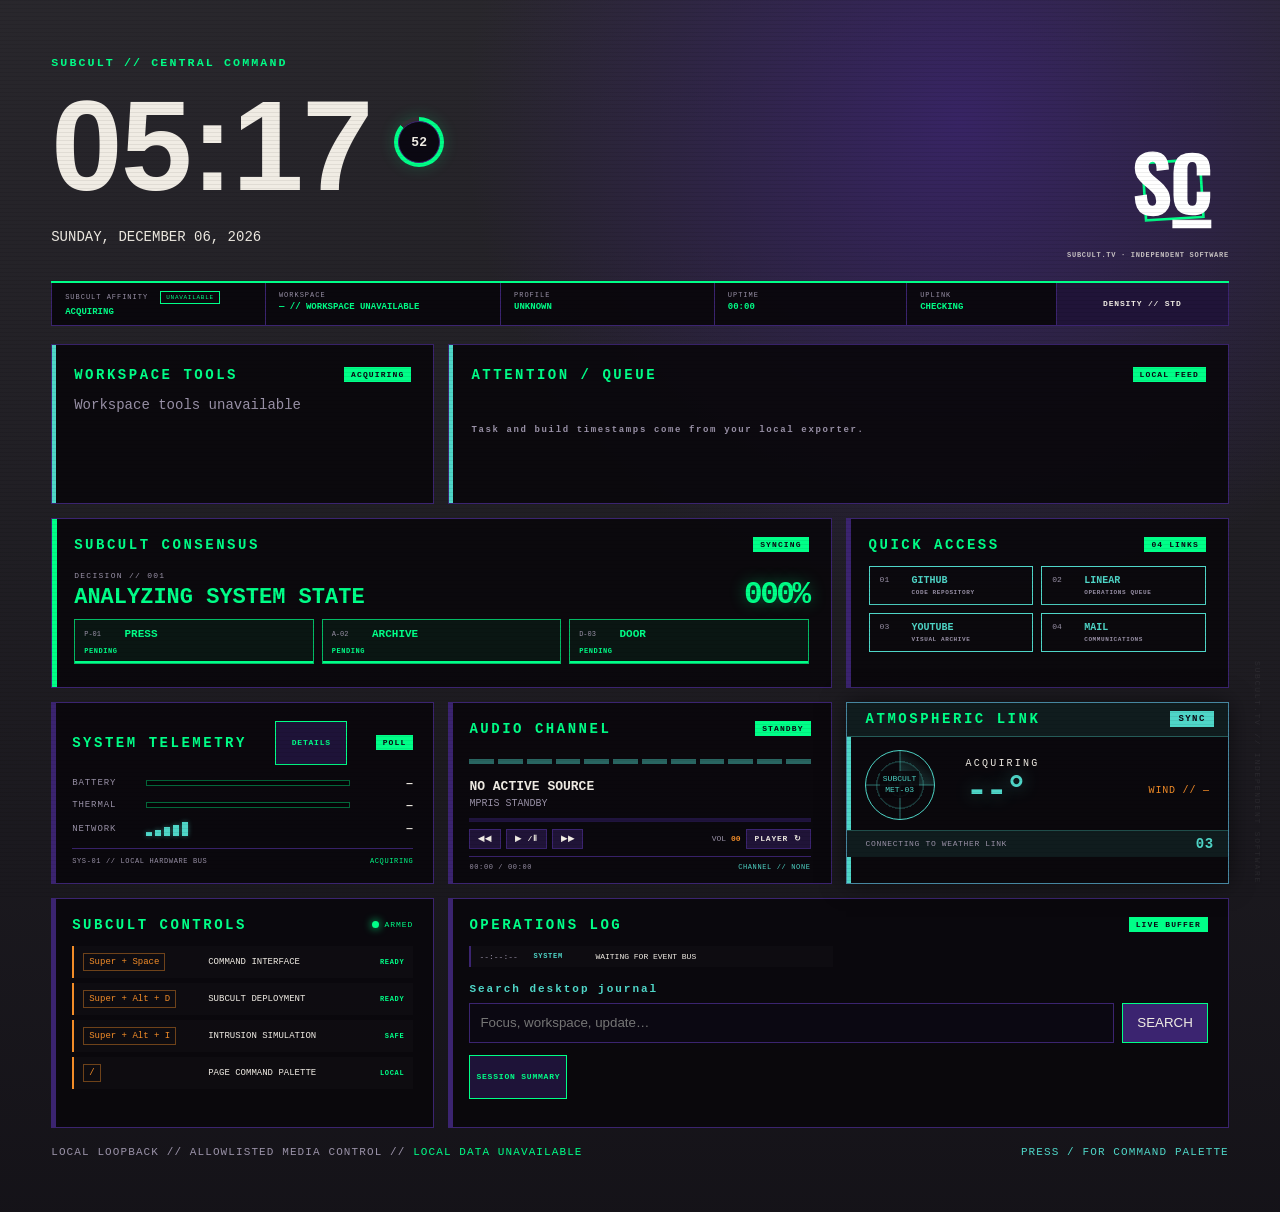
==== commit 4e7f9c2b: "Add opt-in event cues and retained session summaries" ====
--- a/start-page/index.html
+++ b/start-page/index.html
@@ -88,6 +88,7 @@
       <div class="event-log" id="event-log"><div><time>--:--:--</time><b>SYSTEM</b><span>WAITING FOR EVENT BUS</span></div></div>
       <form id="journal-search"><label for="journal-query">Search desktop journal</label><input id="journal-query" maxlength="160" placeholder="Focus, workspace, update…"><button type="submit">SEARCH</button></form>
       <div id="journal-results" aria-live="polite"></div>
+      <button id="session-summary" class="disclosure-toggle">SESSION SUMMARY</button><div id="session-result" aria-live="polite"></div>
     </article>
   </section>
   <footer>LOCAL LOOPBACK // ALLOWLISTED MEDIA CONTROL // <span id="sync">SYNCHRONIZING</span><span class="footer-hint">PRESS / FOR COMMAND PALETTE</span></footer>
--- a/start-page/style.css
+++ b/start-page/style.css
@@ -128,3 +128,4 @@
 /* Workspace context and local feeds share the existing responsive grid. */
 .workflow-card{box-shadow:inset 4px 0 var(--cyan);min-height:160px}.workflow-queue{grid-column:span 2}.workflow-card ul{list-style:none;padding:0;margin:12px 0;display:grid;gap:8px;font-size:11px}.workflow-card li b{color:var(--accent);margin-right:8px}.workflow-card li small{display:block;color:var(--muted);margin-top:4px}.workflow-card>small{color:var(--muted);font-size:9px}#workflow-attention{color:var(--orange);font-size:11px;line-height:1.5}.workflow-card nav{margin-top:12px}@media(max-width:850px){.workflow-queue{grid-column:auto}}
 #journal-search{display:flex;gap:8px;flex-wrap:wrap;margin-top:16px;font-size:11px}#journal-search label{width:100%;color:var(--cyan)}#journal-search input{flex:1;min-width:140px;background:var(--dark);border:1px solid var(--selection);color:var(--fg);padding:10px}#journal-search button{min-height:40px;background:var(--selection);color:var(--fg);border:1px solid var(--accent);padding:0 14px}#journal-results{max-height:240px;overflow:auto;font-size:11px}#journal-results b{color:var(--cyan)}#journal-results time{color:var(--muted)}
+#session-summary{margin-top:12px}#session-result{font-size:11px;line-height:1.7;color:var(--muted);padding-top:10px}
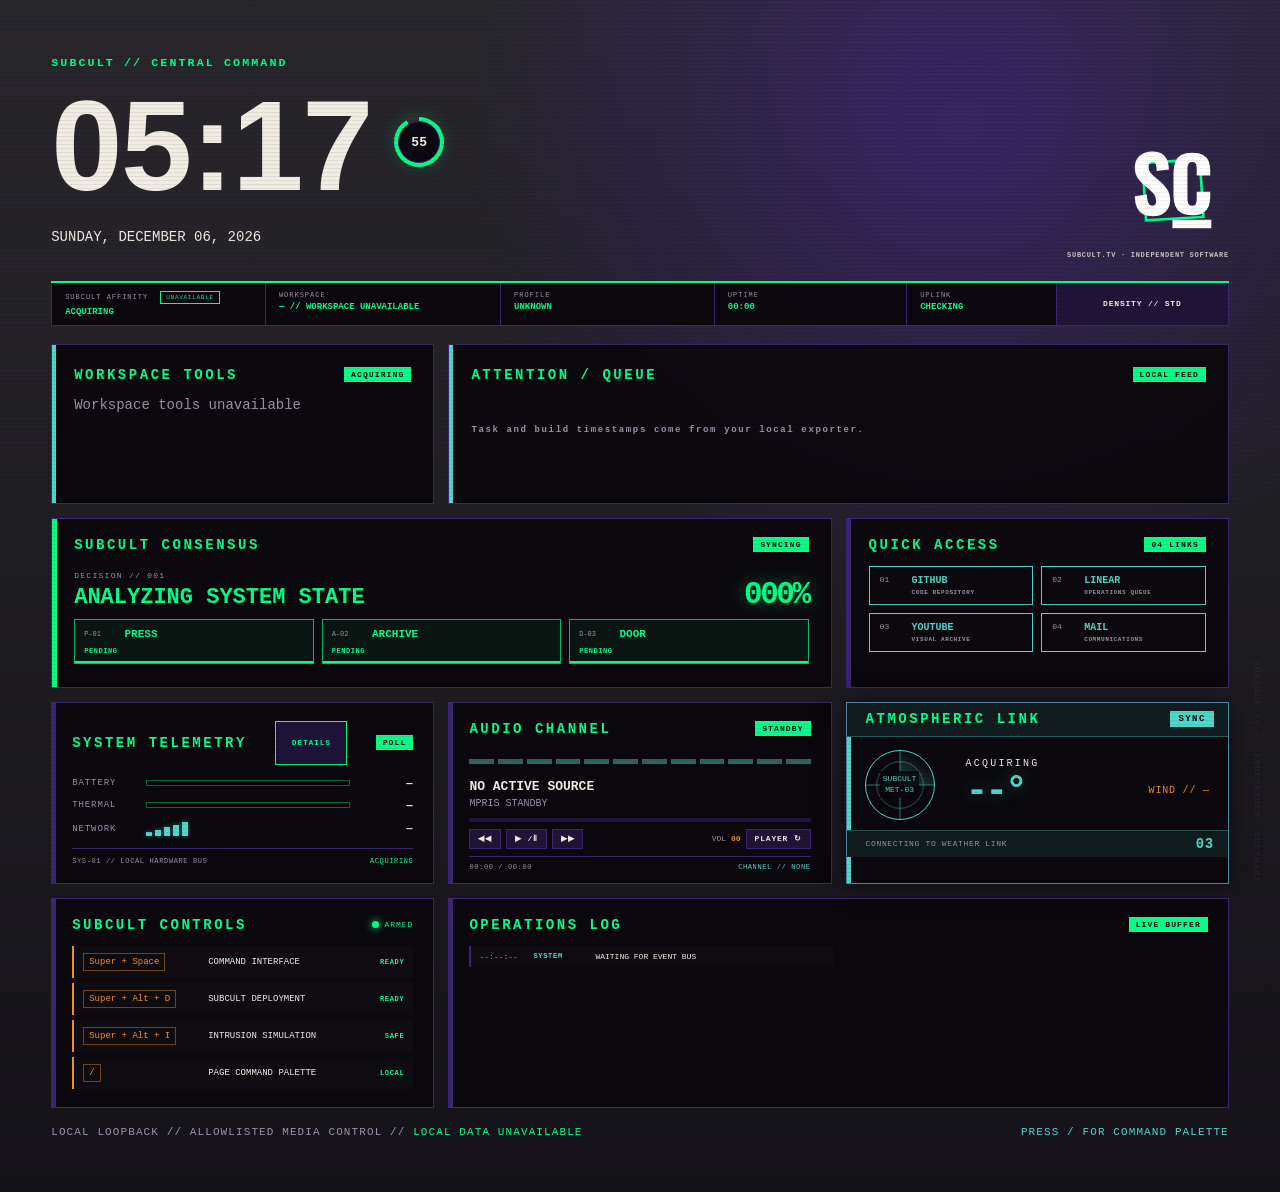
==== commit 35f34339: "Merge pull request 'Make the start page workspace-aware with local task and build feeds' (#9) from f" ====
--- a/start-page/index.html
+++ b/start-page/index.html
@@ -86,9 +86,6 @@
     <article class="operations-card">
       <div class="instrument-head"><label>OPERATIONS LOG</label><span class="instrument-chip">LIVE BUFFER</span></div>
       <div class="event-log" id="event-log"><div><time>--:--:--</time><b>SYSTEM</b><span>WAITING FOR EVENT BUS</span></div></div>
-      <form id="journal-search"><label for="journal-query">Search desktop journal</label><input id="journal-query" maxlength="160" placeholder="Focus, workspace, update…"><button type="submit">SEARCH</button></form>
-      <div id="journal-results" aria-live="polite"></div>
-      <button id="session-summary" class="disclosure-toggle">SESSION SUMMARY</button><div id="session-result" aria-live="polite"></div>
     </article>
   </section>
   <footer>LOCAL LOOPBACK // ALLOWLISTED MEDIA CONTROL // <span id="sync">SYNCHRONIZING</span><span class="footer-hint">PRESS / FOR COMMAND PALETTE</span></footer>
--- a/start-page/style.css
+++ b/start-page/style.css
@@ -127,5 +127,3 @@
 @media(max-width:850px){main{padding-top:3vh}.status-rail{grid-template-columns:1fr 1fr 1fr}.status-rail button{min-height:34px}section{grid-template-columns:1fr}.hero,.operations-card{grid-column:auto}.mark{display:none}.event-log,.telemetry-details{grid-template-columns:1fr}.minute-ring{width:42px;height:42px}.footer-hint{display:none}}
 /* Workspace context and local feeds share the existing responsive grid. */
 .workflow-card{box-shadow:inset 4px 0 var(--cyan);min-height:160px}.workflow-queue{grid-column:span 2}.workflow-card ul{list-style:none;padding:0;margin:12px 0;display:grid;gap:8px;font-size:11px}.workflow-card li b{color:var(--accent);margin-right:8px}.workflow-card li small{display:block;color:var(--muted);margin-top:4px}.workflow-card>small{color:var(--muted);font-size:9px}#workflow-attention{color:var(--orange);font-size:11px;line-height:1.5}.workflow-card nav{margin-top:12px}@media(max-width:850px){.workflow-queue{grid-column:auto}}
-#journal-search{display:flex;gap:8px;flex-wrap:wrap;margin-top:16px;font-size:11px}#journal-search label{width:100%;color:var(--cyan)}#journal-search input{flex:1;min-width:140px;background:var(--dark);border:1px solid var(--selection);color:var(--fg);padding:10px}#journal-search button{min-height:40px;background:var(--selection);color:var(--fg);border:1px solid var(--accent);padding:0 14px}#journal-results{max-height:240px;overflow:auto;font-size:11px}#journal-results b{color:var(--cyan)}#journal-results time{color:var(--muted)}
-#session-summary{margin-top:12px}#session-result{font-size:11px;line-height:1.7;color:var(--muted);padding-top:10px}
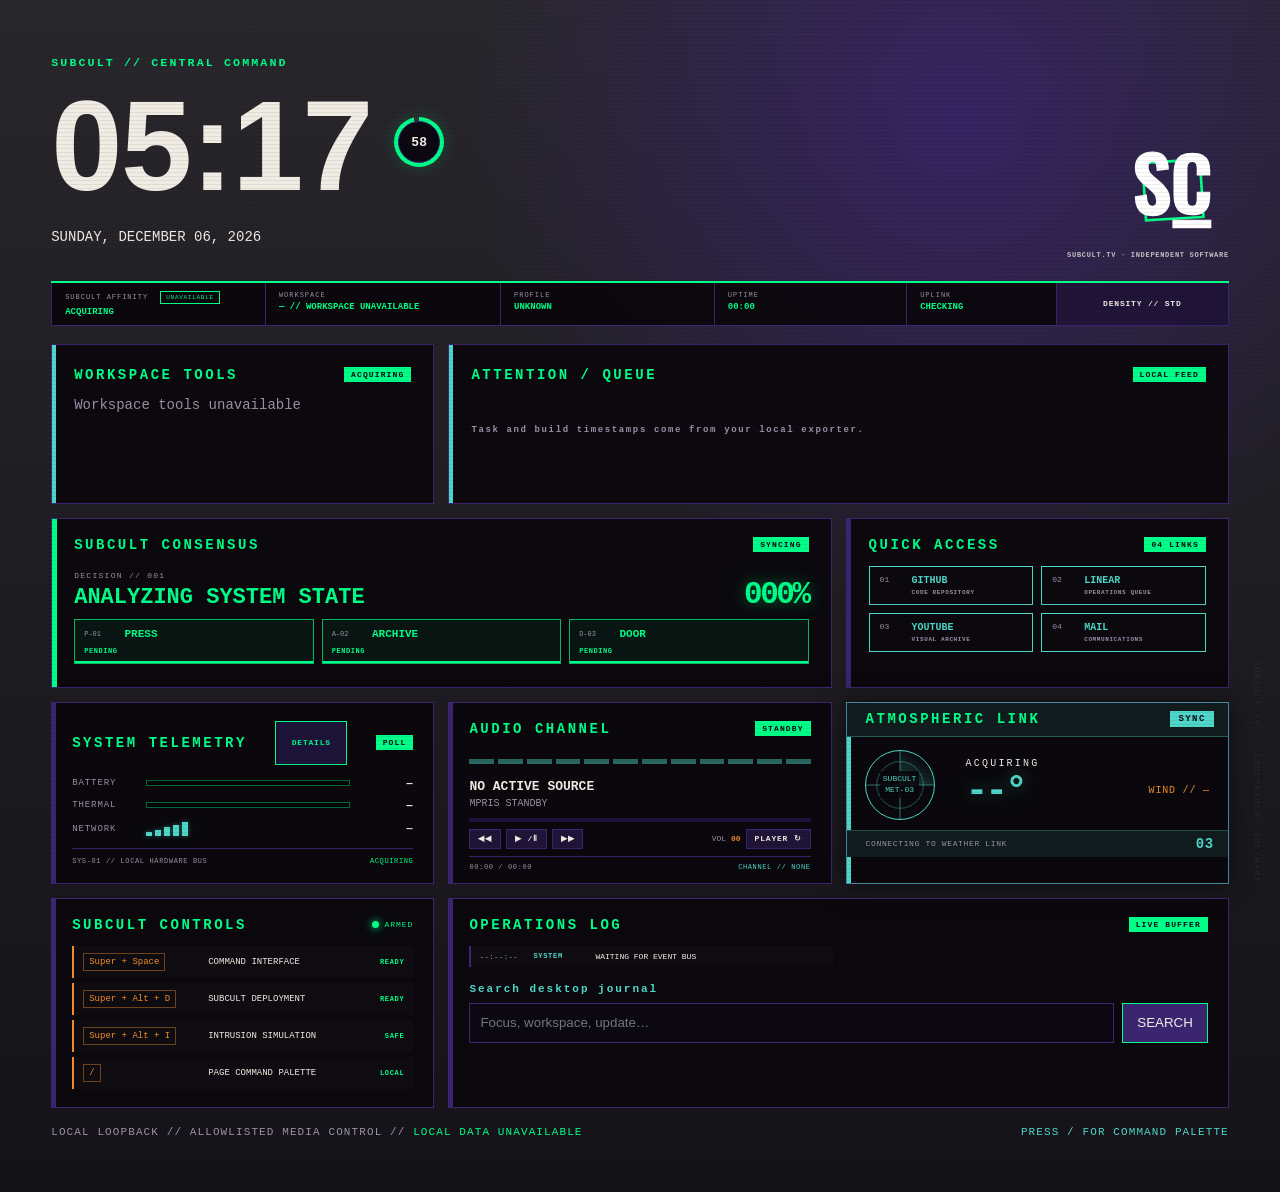
==== commit 3b44c9a9: "Merge pull request 'Add searchable desktop journal and opt-in session events' (#10) from feat/deskto" ====
--- a/start-page/index.html
+++ b/start-page/index.html
@@ -86,6 +86,8 @@
     <article class="operations-card">
       <div class="instrument-head"><label>OPERATIONS LOG</label><span class="instrument-chip">LIVE BUFFER</span></div>
       <div class="event-log" id="event-log"><div><time>--:--:--</time><b>SYSTEM</b><span>WAITING FOR EVENT BUS</span></div></div>
+      <form id="journal-search"><label for="journal-query">Search desktop journal</label><input id="journal-query" maxlength="160" placeholder="Focus, workspace, update…"><button type="submit">SEARCH</button></form>
+      <div id="journal-results" aria-live="polite"></div>
     </article>
   </section>
   <footer>LOCAL LOOPBACK // ALLOWLISTED MEDIA CONTROL // <span id="sync">SYNCHRONIZING</span><span class="footer-hint">PRESS / FOR COMMAND PALETTE</span></footer>
--- a/start-page/style.css
+++ b/start-page/style.css
@@ -127,3 +127,4 @@
 @media(max-width:850px){main{padding-top:3vh}.status-rail{grid-template-columns:1fr 1fr 1fr}.status-rail button{min-height:34px}section{grid-template-columns:1fr}.hero,.operations-card{grid-column:auto}.mark{display:none}.event-log,.telemetry-details{grid-template-columns:1fr}.minute-ring{width:42px;height:42px}.footer-hint{display:none}}
 /* Workspace context and local feeds share the existing responsive grid. */
 .workflow-card{box-shadow:inset 4px 0 var(--cyan);min-height:160px}.workflow-queue{grid-column:span 2}.workflow-card ul{list-style:none;padding:0;margin:12px 0;display:grid;gap:8px;font-size:11px}.workflow-card li b{color:var(--accent);margin-right:8px}.workflow-card li small{display:block;color:var(--muted);margin-top:4px}.workflow-card>small{color:var(--muted);font-size:9px}#workflow-attention{color:var(--orange);font-size:11px;line-height:1.5}.workflow-card nav{margin-top:12px}@media(max-width:850px){.workflow-queue{grid-column:auto}}
+#journal-search{display:flex;gap:8px;flex-wrap:wrap;margin-top:16px;font-size:11px}#journal-search label{width:100%;color:var(--cyan)}#journal-search input{flex:1;min-width:140px;background:var(--dark);border:1px solid var(--selection);color:var(--fg);padding:10px}#journal-search button{min-height:40px;background:var(--selection);color:var(--fg);border:1px solid var(--accent);padding:0 14px}#journal-results{max-height:240px;overflow:auto;font-size:11px}#journal-results b{color:var(--cyan)}#journal-results time{color:var(--muted)}
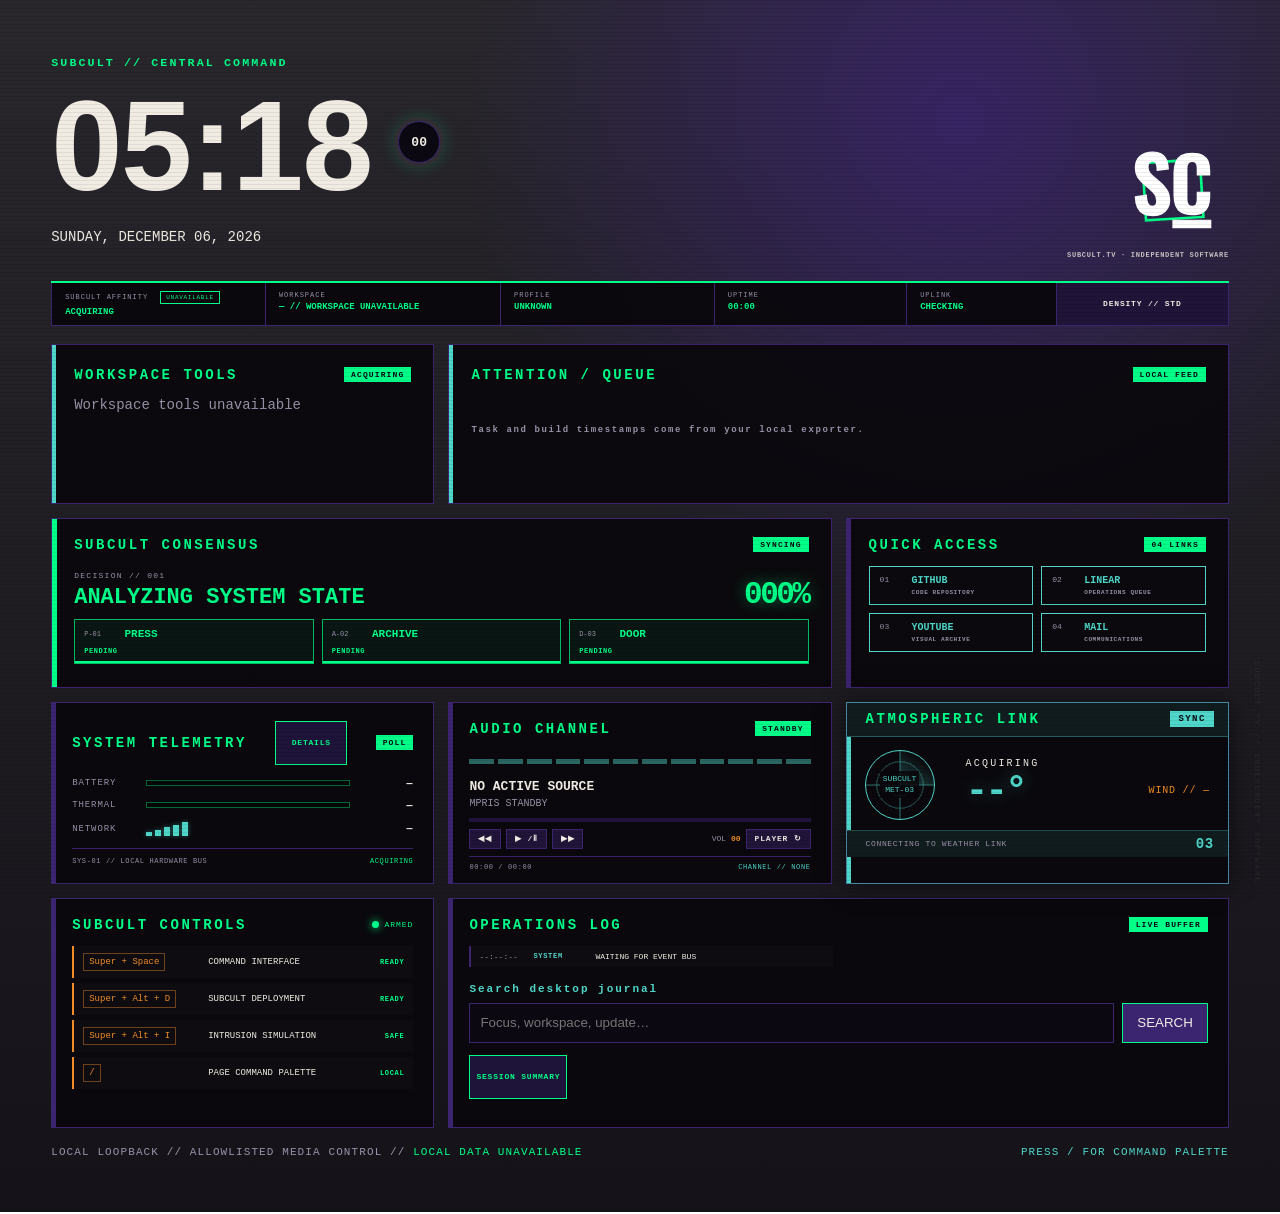
==== commit df9a21c6: "Merge pull request 'Add opt-in event cues and retained session summaries' (#12) from feat/event-pers" ====
--- a/start-page/index.html
+++ b/start-page/index.html
@@ -88,6 +88,7 @@
       <div class="event-log" id="event-log"><div><time>--:--:--</time><b>SYSTEM</b><span>WAITING FOR EVENT BUS</span></div></div>
       <form id="journal-search"><label for="journal-query">Search desktop journal</label><input id="journal-query" maxlength="160" placeholder="Focus, workspace, update…"><button type="submit">SEARCH</button></form>
       <div id="journal-results" aria-live="polite"></div>
+      <button id="session-summary" class="disclosure-toggle">SESSION SUMMARY</button><div id="session-result" aria-live="polite"></div>
     </article>
   </section>
   <footer>LOCAL LOOPBACK // ALLOWLISTED MEDIA CONTROL // <span id="sync">SYNCHRONIZING</span><span class="footer-hint">PRESS / FOR COMMAND PALETTE</span></footer>
--- a/start-page/style.css
+++ b/start-page/style.css
@@ -128,3 +128,4 @@
 /* Workspace context and local feeds share the existing responsive grid. */
 .workflow-card{box-shadow:inset 4px 0 var(--cyan);min-height:160px}.workflow-queue{grid-column:span 2}.workflow-card ul{list-style:none;padding:0;margin:12px 0;display:grid;gap:8px;font-size:11px}.workflow-card li b{color:var(--accent);margin-right:8px}.workflow-card li small{display:block;color:var(--muted);margin-top:4px}.workflow-card>small{color:var(--muted);font-size:9px}#workflow-attention{color:var(--orange);font-size:11px;line-height:1.5}.workflow-card nav{margin-top:12px}@media(max-width:850px){.workflow-queue{grid-column:auto}}
 #journal-search{display:flex;gap:8px;flex-wrap:wrap;margin-top:16px;font-size:11px}#journal-search label{width:100%;color:var(--cyan)}#journal-search input{flex:1;min-width:140px;background:var(--dark);border:1px solid var(--selection);color:var(--fg);padding:10px}#journal-search button{min-height:40px;background:var(--selection);color:var(--fg);border:1px solid var(--accent);padding:0 14px}#journal-results{max-height:240px;overflow:auto;font-size:11px}#journal-results b{color:var(--cyan)}#journal-results time{color:var(--muted)}
+#session-summary{margin-top:12px}#session-result{font-size:11px;line-height:1.7;color:var(--muted);padding-top:10px}
